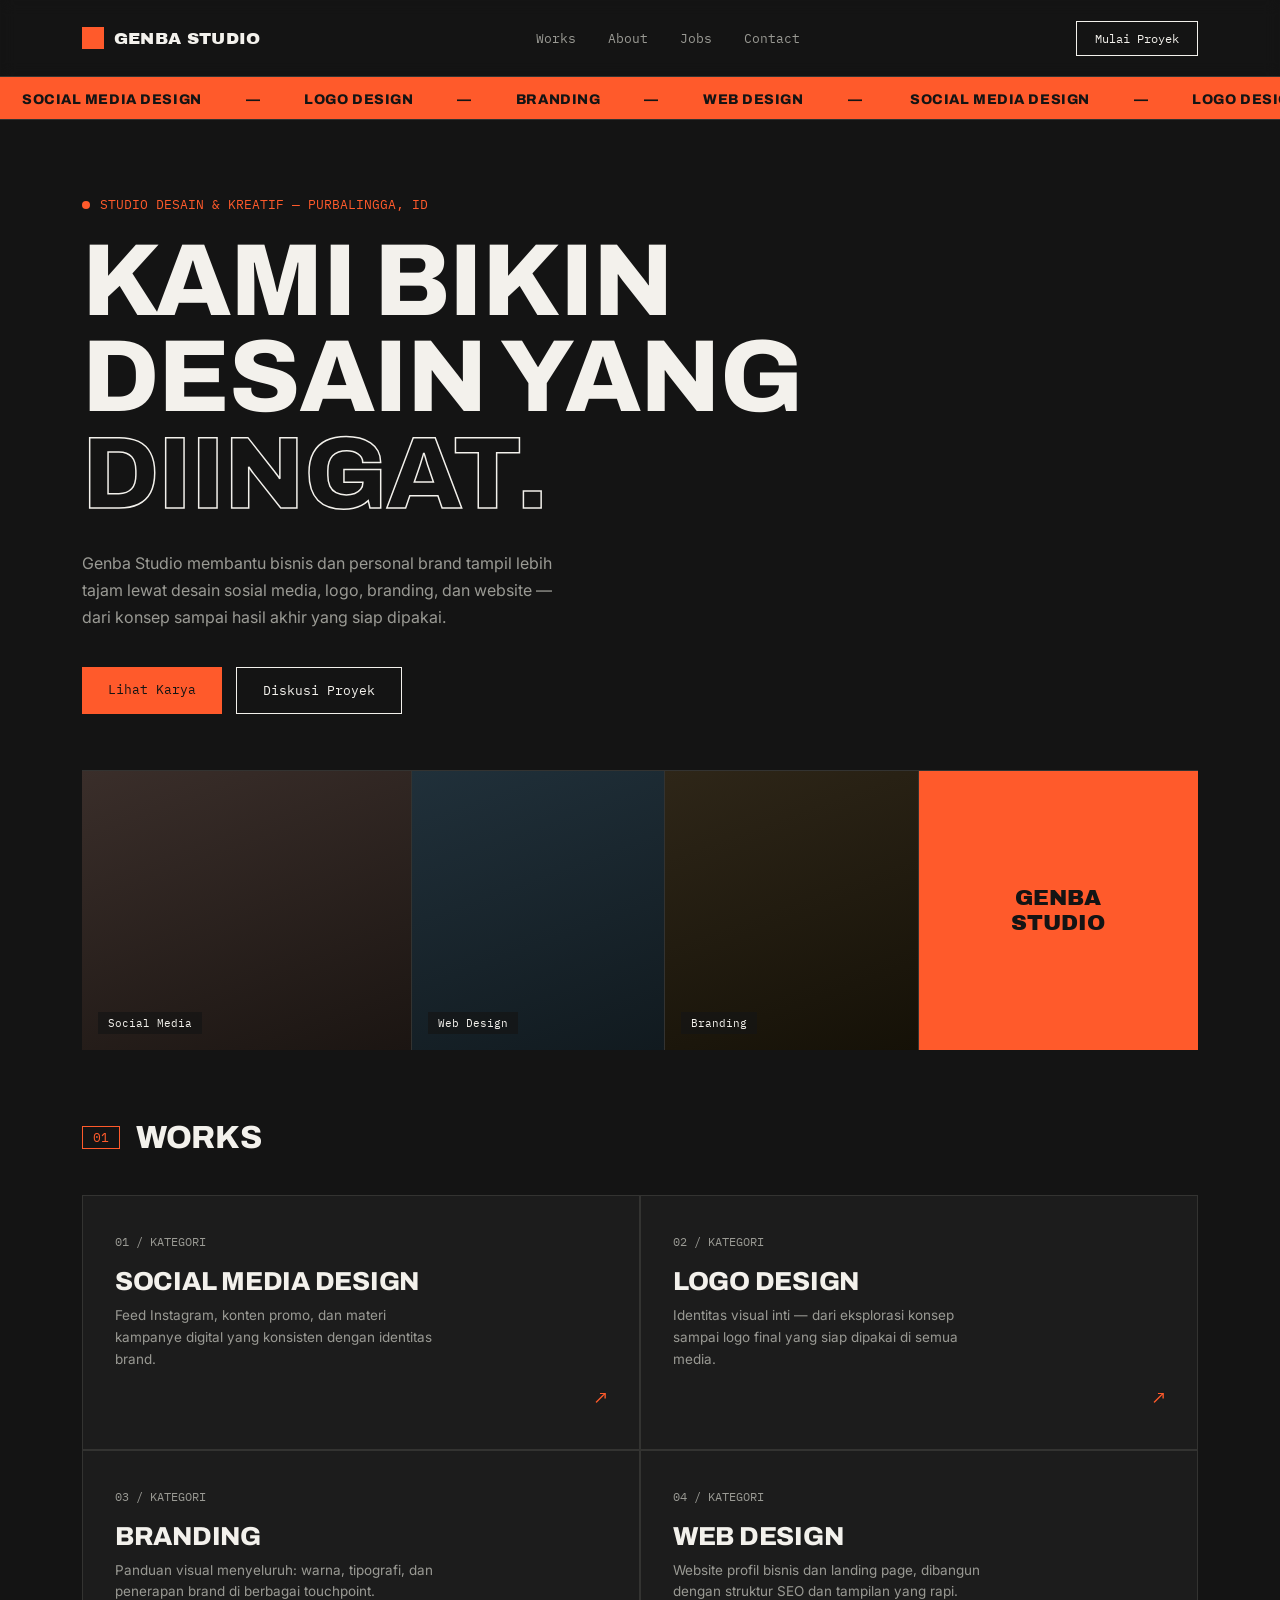
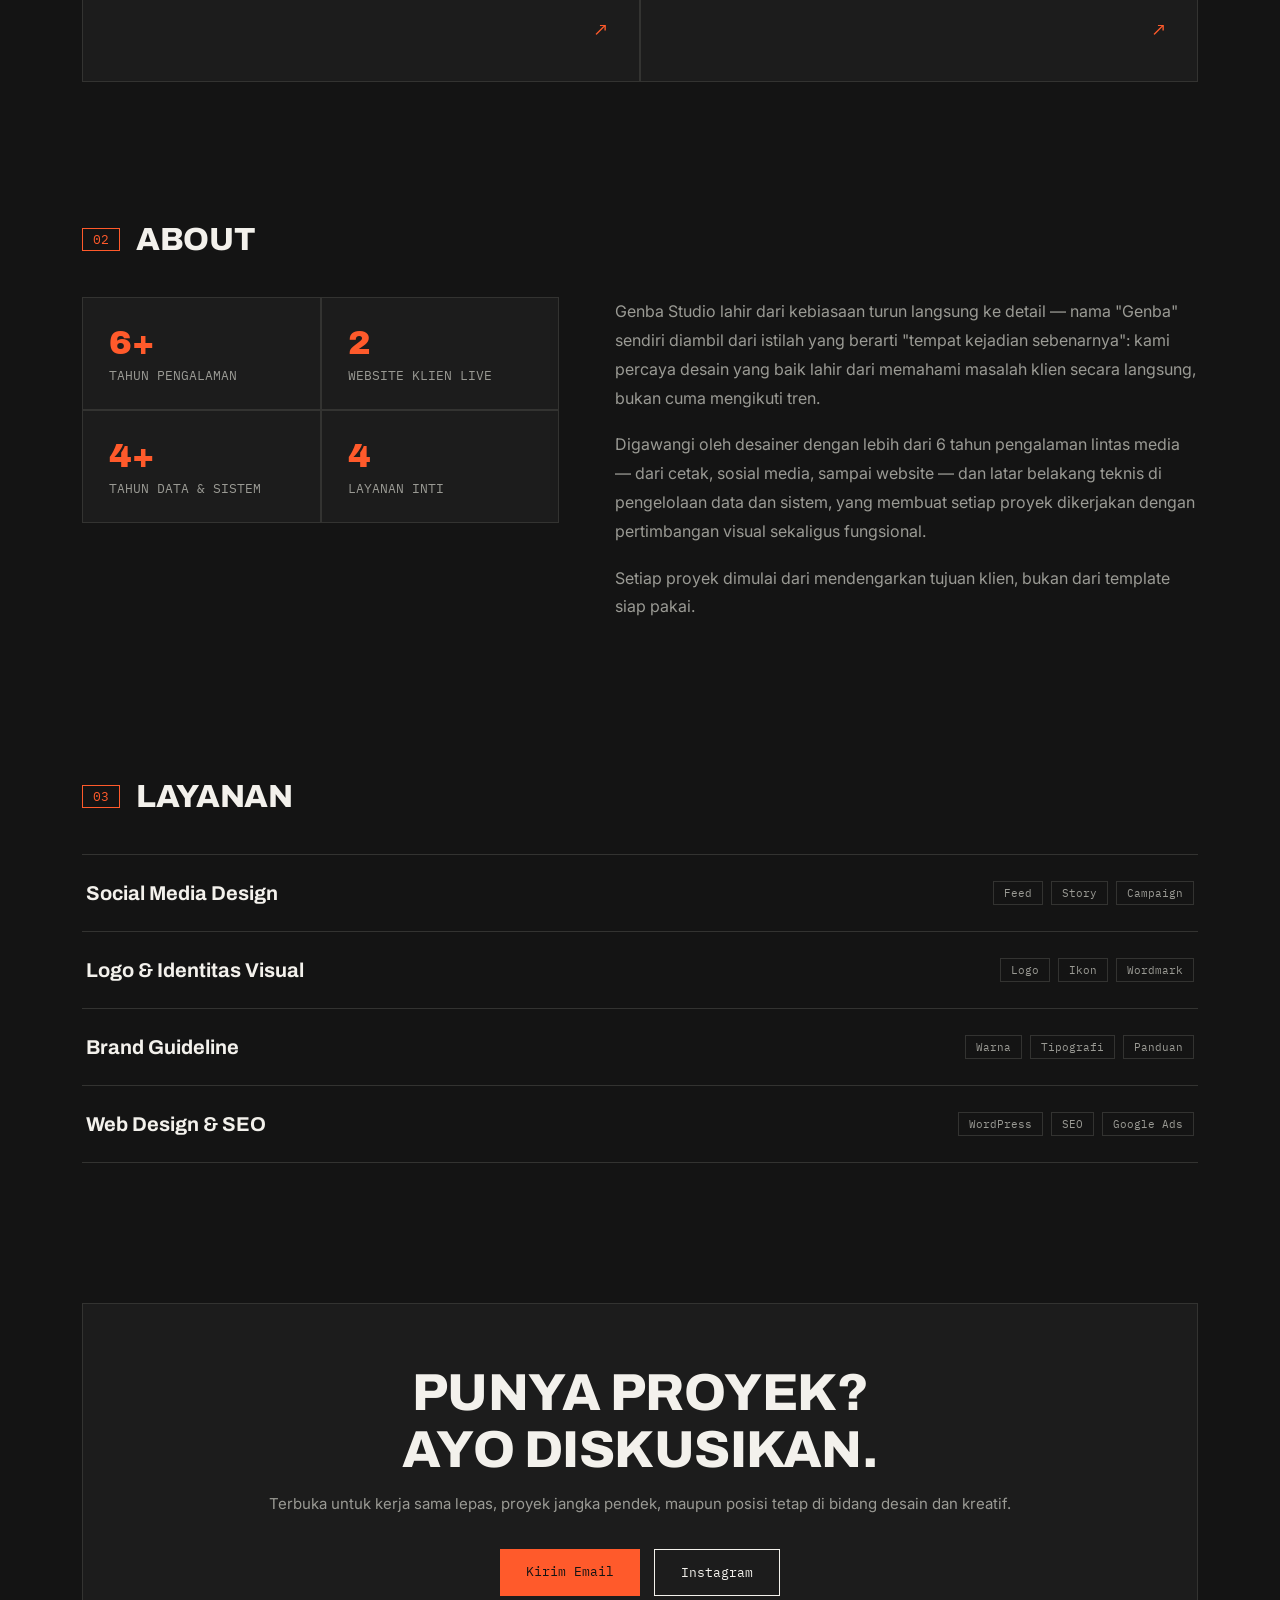
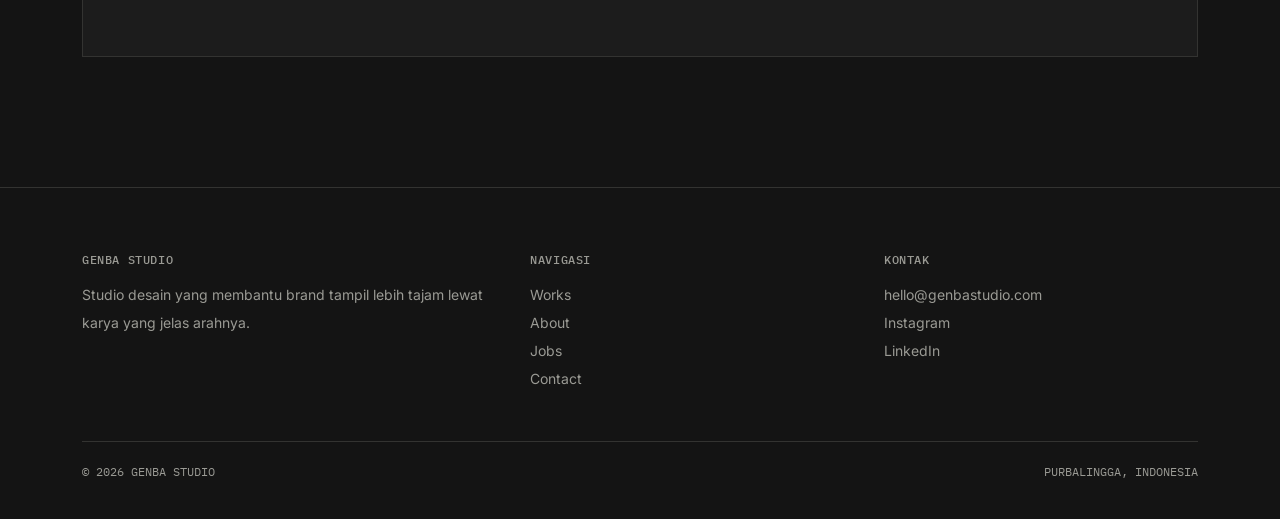
==== index.html @ 3a2b450c "Add files via upload" ====
<!DOCTYPE html>
<html lang="id">
<head>
<meta charset="UTF-8">
<meta name="viewport" content="width=device-width, initial-scale=1.0">
<title>Genba Studio — Studio Desain &amp; Kreatif</title>
<link rel="stylesheet" href="style.css">
<style>
  /* HERO */
  .hero{position:relative; padding:76px 0 0; overflow:hidden;}
  .hero .wrap{position:relative; z-index:2;}
  .eyebrow{font-family:'IBM Plex Mono'; font-size:13px; color:var(--signal); margin-bottom:20px; display:flex; align-items:center; gap:10px;}
  .eyebrow::before{content:''; width:8px; height:8px; background:var(--signal); border-radius:50%;}
  .hero h1{font-size:clamp(46px,8vw,104px); line-height:0.94; text-transform:uppercase;}
  .hero h1 .out{-webkit-text-stroke:1.5px var(--ink); color:var(--bg);}
  .hero p.lede{max-width:480px; color:var(--ink-dim); font-size:16px; line-height:1.7; margin-top:28px;}
  .hero-actions{display:flex; gap:14px; margin-top:36px; flex-wrap:wrap;}
  .btn{display:inline-block; padding:14px 26px; font-family:'IBM Plex Mono'; font-size:13px;}
  .btn-fill{background:var(--signal); color:var(--bg);}
  .btn-outline{border:1px solid var(--ink);}

  .hero-strip{
    margin-top:56px; height:280px; display:grid; grid-template-columns:1.3fr 1fr 1fr 1.1fr;
    border-top:1px solid var(--line);
  }
  .strip-cell{position:relative; overflow:hidden; border-right:1px solid var(--line); display:flex; align-items:flex-end; padding:16px;}
  .strip-cell:last-child{border-right:none;}
  .strip-cell .tag{font-family:'IBM Plex Mono'; font-size:11px; color:var(--ink); background:rgba(20,20,20,0.7); padding:4px 10px; z-index:2;}
  .c1{background:linear-gradient(160deg,#3A2E2A,#1B1512);}
  .c2{background:linear-gradient(160deg,#20303A,#111A1F);}
  .c3{background:linear-gradient(160deg,#2E2618,#151107);}
  .c4{background:var(--signal); align-items:center; justify-content:center;}
  .c4 .display{font-size:22px; color:var(--bg); text-align:center; line-height:1.15;}

  /* WORKS */
  .idxnum{font-family:'IBM Plex Mono'; font-size:13px; color:var(--signal); border:1px solid var(--signal); padding:2px 10px;}
  .section-head{display:flex; align-items:center; gap:16px; margin-bottom:40px;}
  .section-head h2{font-size:32px; text-transform:uppercase;}
  section{padding:70px 0;}

  .works-grid{display:grid; grid-template-columns:repeat(2,1fr); gap:2px; background:var(--line); border:1px solid var(--line);}
  .work-cat{
    background:var(--bg-soft); padding:38px 32px; position:relative; min-height:210px;
    display:flex; flex-direction:column; justify-content:space-between;
    transition:background .2s ease;
  }
  .work-cat:hover{background:#232320;}
  .work-cat .catnum{font-family:'IBM Plex Mono'; font-size:12px; color:var(--ink-dim);}
  .work-cat h3{font-size:26px; margin-top:18px; text-transform:uppercase;}
  .work-cat .catdesc{color:var(--ink-dim); font-size:13.5px; margin-top:10px; max-width:320px; line-height:1.6;}
  .work-cat .arrow{align-self:flex-end; font-family:'IBM Plex Mono'; font-size:20px; color:var(--signal); transition:transform .2s ease;}
  .work-cat:hover .arrow{transform:translate(4px,-4px);}

  /* ABOUT */
  .about-split{display:grid; grid-template-columns:0.9fr 1.1fr; gap:56px; align-items:start;}
  .about-split p{color:var(--ink-dim); font-size:16px; line-height:1.8; margin:0 0 18px;}
  .about-num-grid{display:grid; grid-template-columns:1fr 1fr; gap:2px; background:var(--line); border:1px solid var(--line);}
  .anum{background:var(--bg-soft); padding:26px;}
  .anum .n{font-family:'Archivo Black'; font-size:34px; color:var(--signal);}
  .anum .l{font-size:12.5px; color:var(--ink-dim); margin-top:6px; font-family:'IBM Plex Mono';}

  /* JOBS / SERVICES */
  .jobs-list{border-top:1px solid var(--line);}
  .job-row{display:flex; justify-content:space-between; align-items:center; padding:26px 4px; border-bottom:1px solid var(--line); gap:20px;}
  .job-row .jname{font-size:20px; font-weight:700; font-family:'Archivo';}
  .job-row .jtags{display:flex; gap:8px; flex-wrap:wrap; justify-content:flex-end;}
  .jtag{font-family:'IBM Plex Mono'; font-size:11px; color:var(--ink-dim); border:1px solid var(--line); padding:4px 10px;}

  /* CONTACT */
  .contact-block{border:1px solid var(--line); padding:60px 40px; text-align:center; background:var(--bg-soft);}
  .contact-block h2{font-size:clamp(30px,5vw,52px); text-transform:uppercase; margin-bottom:16px;}
  .contact-block p{color:var(--ink-dim); font-size:15px; margin-bottom:30px;}

  @media (max-width:760px){
    .hero-strip{grid-template-columns:1fr 1fr; height:auto;}
    .strip-cell{height:160px;}
    .works-grid{grid-template-columns:1fr;}
    .about-split{grid-template-columns:1fr;}
  }
</style>
</head>
<body>

<header class="site">
  <div class="wrap">
    <a href="index.html" class="brand"><span class="mark"></span>GENBA STUDIO</a>
    <nav class="links">
      <a href="index.html#works">Works</a>
      <a href="index.html#about">About</a>
      <a href="index.html#jobs">Jobs</a>
      <a href="index.html#contact">Contact</a>
    </nav>
    <a href="index.html#contact" class="nav-cta">Mulai Proyek</a>
  </div>
</header>

<div class="marquee">
  <div class="marquee-track">
    <span>SOCIAL MEDIA DESIGN</span><span>—</span><span>LOGO DESIGN</span><span>—</span><span>BRANDING</span><span>—</span><span>WEB DESIGN</span><span>—</span>
    <span>SOCIAL MEDIA DESIGN</span><span>—</span><span>LOGO DESIGN</span><span>—</span><span>BRANDING</span><span>—</span><span>WEB DESIGN</span><span>—</span>
  </div>
</div>

<section class="hero">
  <div class="wrap">
    <div class="eyebrow">STUDIO DESAIN &amp; KREATIF — PURBALINGGA, ID</div>
    <h1>KAMI BIKIN<br>DESAIN YANG<br><span class="out">DIINGAT.</span></h1>
    <p class="lede">Genba Studio membantu bisnis dan personal brand tampil lebih tajam lewat desain sosial media, logo, branding, dan website — dari konsep sampai hasil akhir yang siap dipakai.</p>
    <div class="hero-actions">
      <a href="#works" class="btn btn-fill">Lihat Karya</a>
      <a href="#contact" class="btn btn-outline">Diskusi Proyek</a>
    </div>

    <div class="hero-strip">
      <div class="strip-cell c1"><span class="tag">Social Media</span></div>
      <div class="strip-cell c2"><span class="tag">Web Design</span></div>
      <div class="strip-cell c3"><span class="tag">Branding</span></div>
      <div class="strip-cell c4"><span class="display">GENBA<br>STUDIO</span></div>
    </div>
  </div>
</section>

<section id="works">
  <div class="wrap">
    <div class="section-head"><span class="idxnum">01</span><h2>Works</h2></div>
    <div class="works-grid">
      <a class="work-cat" href="works/social-media-design.html">
        <span class="catnum">01 / KATEGORI</span>
        <div>
          <h3>Social Media Design</h3>
          <p class="catdesc">Feed Instagram, konten promo, dan materi kampanye digital yang konsisten dengan identitas brand.</p>
        </div>
        <span class="arrow">↗</span>
      </a>
      <a class="work-cat" href="works/logo-design.html">
        <span class="catnum">02 / KATEGORI</span>
        <div>
          <h3>Logo Design</h3>
          <p class="catdesc">Identitas visual inti — dari eksplorasi konsep sampai logo final yang siap dipakai di semua media.</p>
        </div>
        <span class="arrow">↗</span>
      </a>
      <a class="work-cat" href="works/branding.html">
        <span class="catnum">03 / KATEGORI</span>
        <div>
          <h3>Branding</h3>
          <p class="catdesc">Panduan visual menyeluruh: warna, tipografi, dan penerapan brand di berbagai touchpoint.</p>
        </div>
        <span class="arrow">↗</span>
      </a>
      <a class="work-cat" href="works/web-design.html">
        <span class="catnum">04 / KATEGORI</span>
        <div>
          <h3>Web Design</h3>
          <p class="catdesc">Website profil bisnis dan landing page, dibangun dengan struktur SEO dan tampilan yang rapi.</p>
        </div>
        <span class="arrow">↗</span>
      </a>
    </div>
  </div>
</section>

<section id="about">
  <div class="wrap">
    <div class="section-head"><span class="idxnum">02</span><h2>About</h2></div>
    <div class="about-split">
      <div class="about-num-grid">
        <div class="anum"><div class="n">6+</div><div class="l">TAHUN PENGALAMAN</div></div>
        <div class="anum"><div class="n">2</div><div class="l">WEBSITE KLIEN LIVE</div></div>
        <div class="anum"><div class="n">4+</div><div class="l">TAHUN DATA &amp; SISTEM</div></div>
        <div class="anum"><div class="n">4</div><div class="l">LAYANAN INTI</div></div>
      </div>
      <div>
        <p>Genba Studio lahir dari kebiasaan turun langsung ke detail — nama "Genba" sendiri diambil dari istilah yang berarti "tempat kejadian sebenarnya": kami percaya desain yang baik lahir dari memahami masalah klien secara langsung, bukan cuma mengikuti tren.</p>
        <p>Digawangi oleh desainer dengan lebih dari 6 tahun pengalaman lintas media — dari cetak, sosial media, sampai website — dan latar belakang teknis di pengelolaan data dan sistem, yang membuat setiap proyek dikerjakan dengan pertimbangan visual sekaligus fungsional.</p>
        <p>Setiap proyek dimulai dari mendengarkan tujuan klien, bukan dari template siap pakai.</p>
      </div>
    </div>
  </div>
</section>

<section id="jobs">
  <div class="wrap">
    <div class="section-head"><span class="idxnum">03</span><h2>Layanan</h2></div>
    <div class="jobs-list">
      <div class="job-row"><span class="jname">Social Media Design</span><div class="jtags"><span class="jtag">Feed</span><span class="jtag">Story</span><span class="jtag">Campaign</span></div></div>
      <div class="job-row"><span class="jname">Logo &amp; Identitas Visual</span><div class="jtags"><span class="jtag">Logo</span><span class="jtag">Ikon</span><span class="jtag">Wordmark</span></div></div>
      <div class="job-row"><span class="jname">Brand Guideline</span><div class="jtags"><span class="jtag">Warna</span><span class="jtag">Tipografi</span><span class="jtag">Panduan</span></div></div>
      <div class="job-row"><span class="jname">Web Design &amp; SEO</span><div class="jtags"><span class="jtag">WordPress</span><span class="jtag">SEO</span><span class="jtag">Google Ads</span></div></div>
    </div>
  </div>
</section>

<section id="contact">
  <div class="wrap">
    <div class="contact-block">
      <h2>Punya Proyek?<br>Ayo Diskusikan.</h2>
      <p>Terbuka untuk kerja sama lepas, proyek jangka pendek, maupun posisi tetap di bidang desain dan kreatif.</p>
      <div class="hero-actions" style="justify-content:center;">
        <a href="mailto:hello@genbastudio.com" class="btn btn-fill">Kirim Email</a>
        <a href="#" class="btn btn-outline">Instagram</a>
      </div>
    </div>
  </div>
</section>

<footer class="site">
  <div class="wrap">
    <div class="foot-grid">
      <div>
        <h4>Genba Studio</h4>
        <p>Studio desain yang membantu brand tampil lebih tajam lewat karya yang jelas arahnya.</p>
      </div>
      <div>
        <h4>Navigasi</h4>
        <a href="index.html#works">Works</a><br>
        <a href="index.html#about">About</a><br>
        <a href="index.html#jobs">Jobs</a><br>
        <a href="index.html#contact">Contact</a>
      </div>
      <div>
        <h4>Kontak</h4>
        <a href="mailto:hello@genbastudio.com">hello@genbastudio.com</a><br>
        <a href="#">Instagram</a><br>
        <a href="#">LinkedIn</a>
      </div>
    </div>
    <div class="foot-bottom">
      <span>© 2026 GENBA STUDIO</span>
      <span>PURBALINGGA, INDONESIA</span>
    </div>
  </div>
</footer>

</body>
</html>
---- style.css ----
@import url('https://fonts.googleapis.com/css2?family=Archivo+Black&family=Archivo:wght@500;700;800&family=Inter:wght@400;500;600&family=IBM+Plex+Mono:wght@400;500&display=swap');

:root{
  --bg:#141414;
  --bg-soft:#1C1C1C;
  --paper:#F3F1EC;
  --ink:#F3F1EC;
  --ink-dim:#9A9A94;
  --line:#333331;
  --signal:#FF5A2B;
  --signal-dim:#7A2E17;
}
*{box-sizing:border-box;}
html{scroll-behavior:smooth;}
body{
  margin:0;
  background:var(--bg);
  color:var(--ink);
  font-family:'Inter',sans-serif;
  -webkit-font-smoothing:antialiased;
}
h1,h2,h3,h4{font-family:'Archivo',sans-serif; font-weight:800; margin:0; letter-spacing:-0.01em;}
.display{font-family:'Archivo Black',sans-serif;}
.mono{font-family:'IBM Plex Mono',monospace;}
a{color:inherit; text-decoration:none;}
img{max-width:100%; display:block;}

.wrap{max-width:1180px; margin:0 auto; padding:0 32px;}

/* NAV */
header.site{
  position:sticky; top:0; z-index:100;
  background:rgba(20,20,20,0.85); backdrop-filter:blur(8px);
  border-bottom:1px solid var(--line);
}
header.site .wrap{display:flex; align-items:center; justify-content:space-between; height:76px;}
.brand{display:flex; align-items:center; gap:10px; font-family:'Archivo Black'; font-size:17px; letter-spacing:0.01em;}
.brand .mark{width:22px; height:22px; background:var(--signal); flex-shrink:0;}
nav.links{display:flex; gap:32px;}
nav.links a{font-family:'IBM Plex Mono'; font-size:13px; color:var(--ink-dim); transition:color .15s;}
nav.links a:hover, nav.links a.active{color:var(--ink);}
.nav-cta{border:1px solid var(--ink); padding:9px 18px; font-family:'IBM Plex Mono'; font-size:12px;}
.nav-cta:hover{background:var(--ink); color:var(--bg);}

/* MARQUEE */
.marquee{
  border-bottom:1px solid var(--line); background:var(--signal); color:var(--bg);
  overflow:hidden; white-space:nowrap; padding:11px 0;
}
.marquee-track{display:inline-block; animation:scroll 26s linear infinite;}
.marquee span{font-family:'Archivo'; font-weight:800; font-size:14px; letter-spacing:0.04em; margin:0 22px; text-transform:uppercase;}
@keyframes scroll{ from{transform:translateX(0);} to{transform:translateX(-50%);} }

/* FOOTER */
footer.site{border-top:1px solid var(--line); padding:64px 0 40px; margin-top:60px;}
.foot-grid{display:grid; grid-template-columns:1.3fr 1fr 1fr; gap:40px;}
.foot-grid h4{font-family:'IBM Plex Mono'; font-size:12px; color:var(--ink-dim); font-weight:500; margin-bottom:14px; text-transform:uppercase; letter-spacing:0.05em;}
.foot-grid p, .foot-grid a{font-size:14px; color:var(--ink-dim); line-height:2;}
.foot-grid a:hover{color:var(--ink);}
.foot-bottom{border-top:1px solid var(--line); margin-top:48px; padding-top:22px; display:flex; justify-content:space-between; font-family:'IBM Plex Mono'; font-size:12px; color:var(--ink-dim); flex-wrap:wrap; gap:10px;}

/* CATEGORY / WORK DETAIL PAGE */
.cat-hero{padding:56px 0 40px; border-bottom:1px solid var(--line);}
.breadcrumb{font-family:'IBM Plex Mono'; font-size:12px; color:var(--ink-dim); margin-bottom:22px;}
.breadcrumb a{color:var(--ink-dim);}
.breadcrumb a:hover{color:var(--signal);}
.cat-hero h1{font-size:clamp(36px,6vw,64px); text-transform:uppercase; line-height:1;}
.cat-hero p{color:var(--ink-dim); font-size:15.5px; max-width:520px; margin-top:20px; line-height:1.7;}

.piece-grid{padding:60px 0; display:grid; grid-template-columns:repeat(2,1fr); gap:34px;}
.piece{background:var(--bg-soft); border:1px solid var(--line);}
.piece-thumb{height:230px; position:relative; overflow:hidden;}
.piece-thumb::after{content:'';position:absolute;inset:0;background:repeating-linear-gradient(45deg, rgba(255,255,255,0.04) 0 12px, transparent 12px 24px);}
.piece-thumb .plabel{position:absolute; bottom:14px; left:16px; font-family:'IBM Plex Mono'; font-size:11px; color:rgba(255,255,255,0.85); z-index:2;}
.piece-body{padding:22px 24px;}
.piece-body h3{font-size:19px; margin-bottom:8px;}
.piece-body .client{font-family:'IBM Plex Mono'; font-size:12.5px; color:var(--signal); margin-bottom:10px;}
.piece-body p{color:var(--ink-dim); font-size:13.5px; line-height:1.6; margin:0;}

.back-cta{padding:20px 0 70px;}
.back-link{font-family:'IBM Plex Mono'; font-size:13px; border:1px solid var(--ink); padding:12px 22px; display:inline-block;}
.back-link:hover{background:var(--ink); color:var(--bg);}

@media (max-width:760px){
  nav.links{display:none;}
  .foot-grid{grid-template-columns:1fr;}
  .piece-grid{grid-template-columns:1fr;}
}
@media (prefers-reduced-motion: reduce){
  .marquee-track{animation:none;}
}
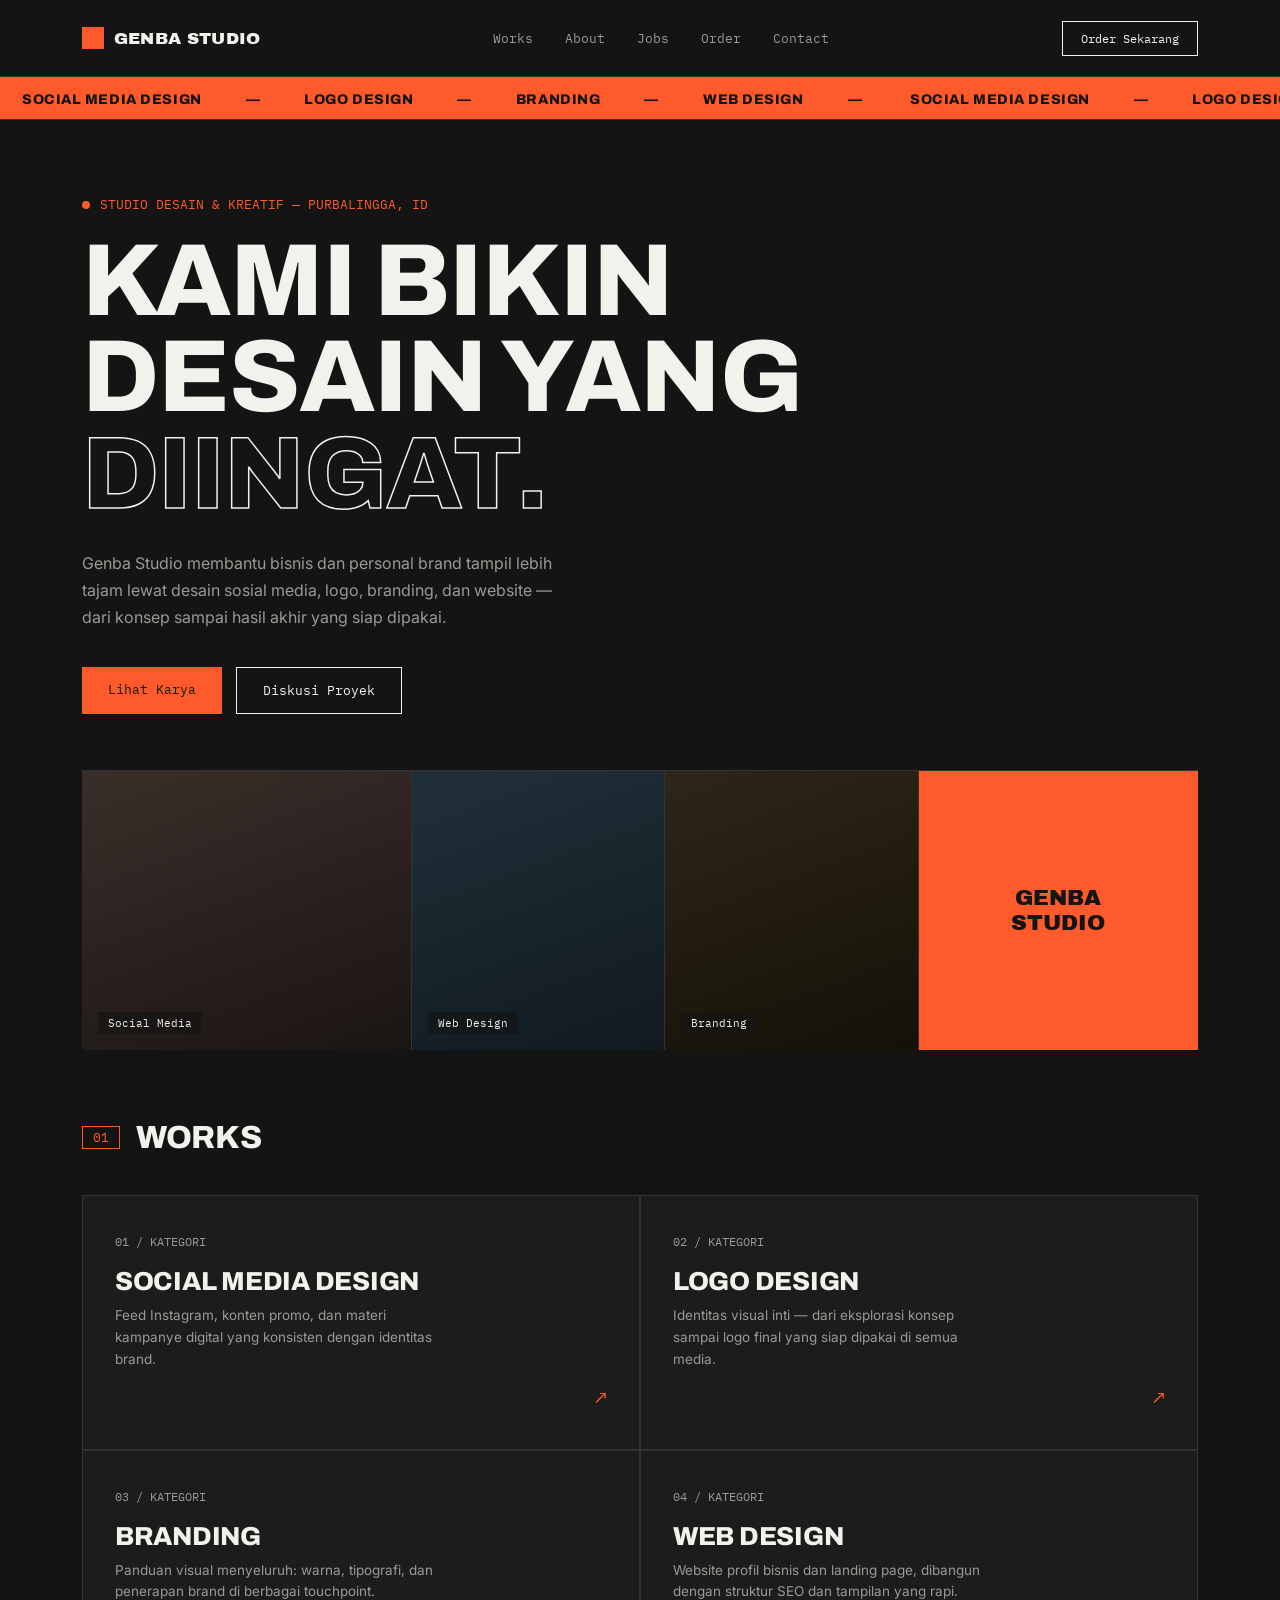
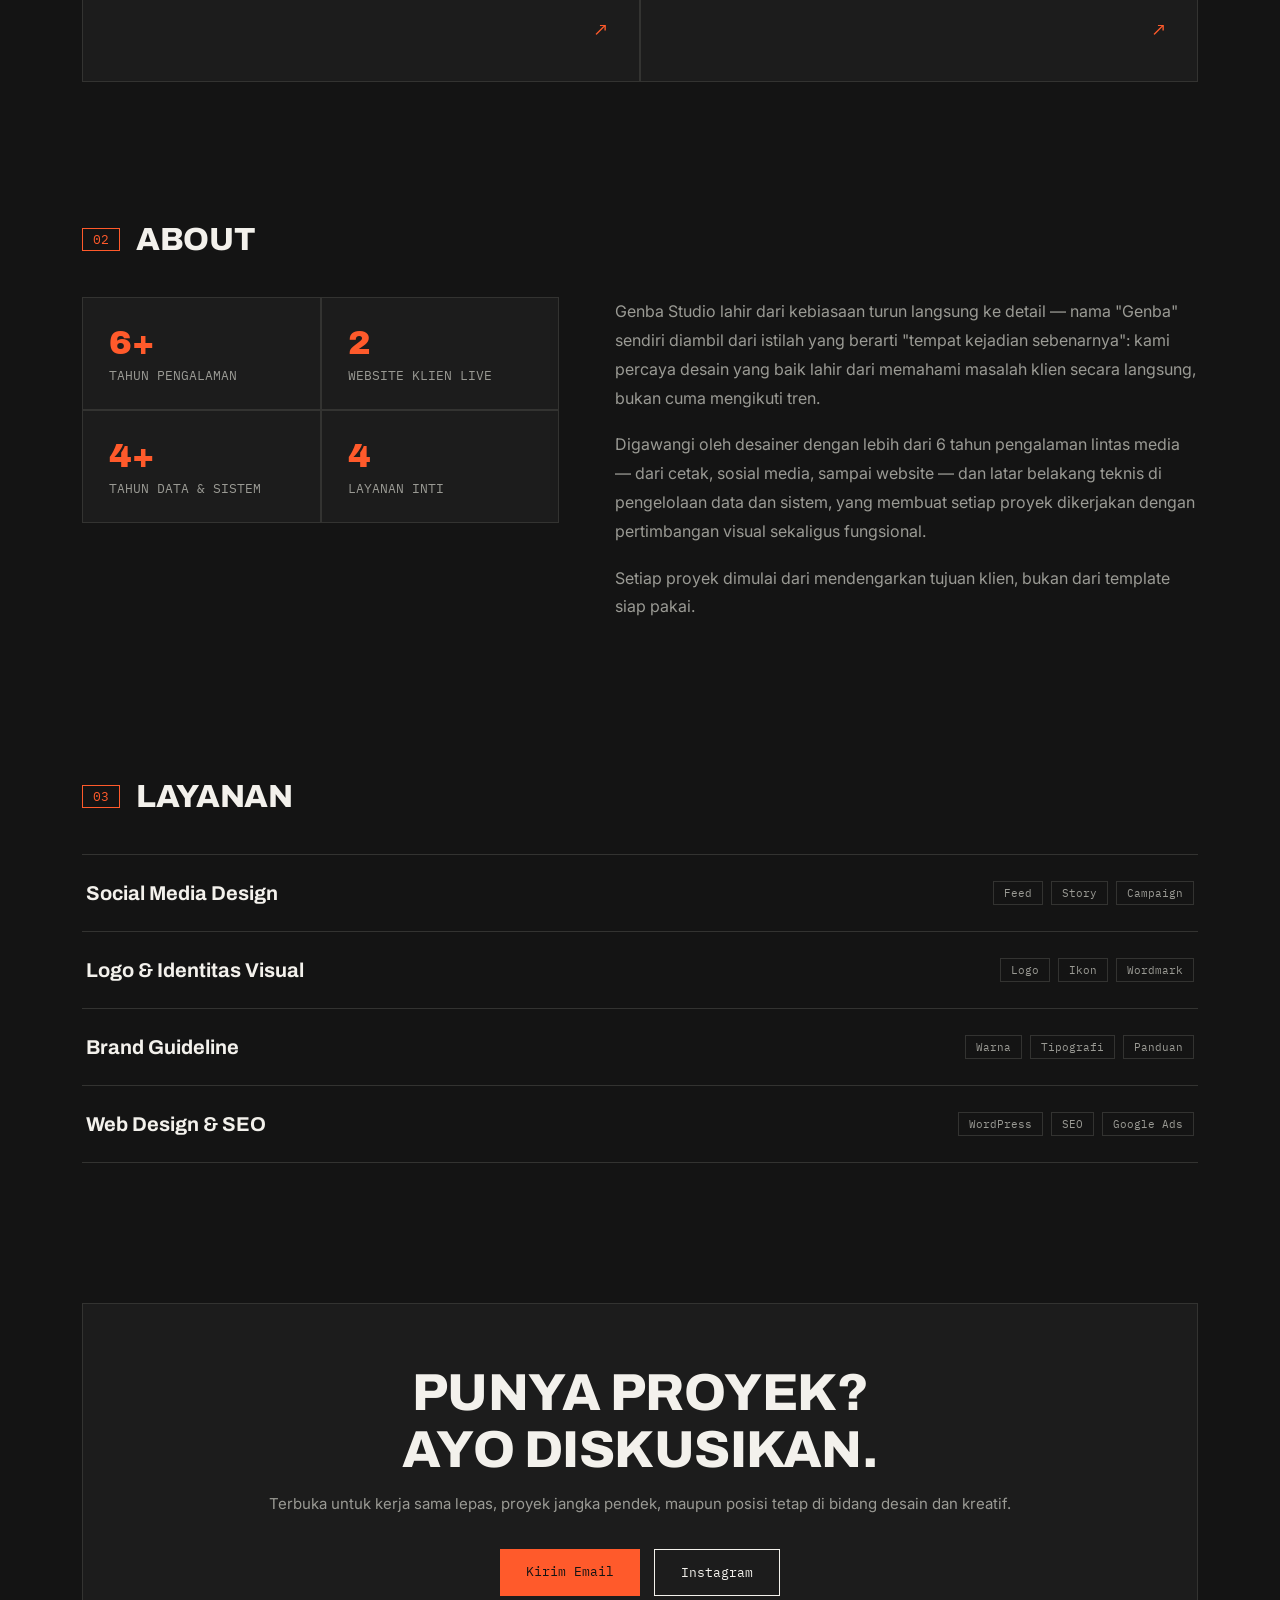
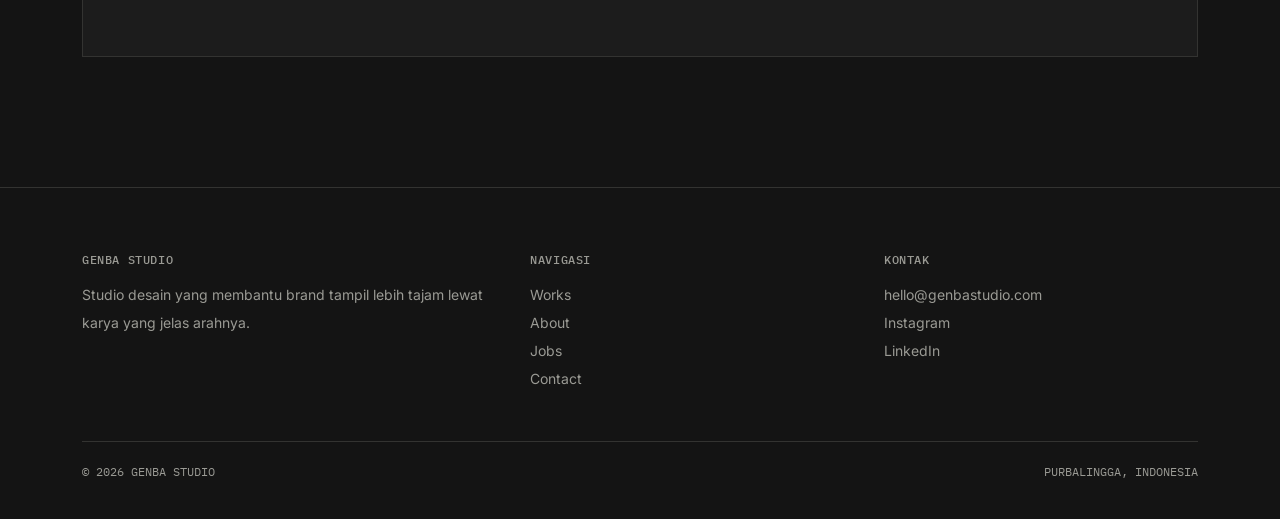
==== commit 45404ea5: "Add files via upload" ====
--- a/index.html
+++ b/index.html
@@ -88,9 +88,10 @@
       <a href="index.html#works">Works</a>
       <a href="index.html#about">About</a>
       <a href="index.html#jobs">Jobs</a>
+      <a href="order.html">Order</a>
       <a href="index.html#contact">Contact</a>
     </nav>
-    <a href="index.html#contact" class="nav-cta">Mulai Proyek</a>
+    <a href="order.html" class="nav-cta">Order Sekarang</a>
   </div>
 </header>
 
@@ -108,7 +109,7 @@
     <p class="lede">Genba Studio membantu bisnis dan personal brand tampil lebih tajam lewat desain sosial media, logo, branding, dan website — dari konsep sampai hasil akhir yang siap dipakai.</p>
     <div class="hero-actions">
       <a href="#works" class="btn btn-fill">Lihat Karya</a>
-      <a href="#contact" class="btn btn-outline">Diskusi Proyek</a>
+      <a href="order.html" class="btn btn-outline">Diskusi Proyek</a>
     </div>
 
     <div class="hero-strip">
